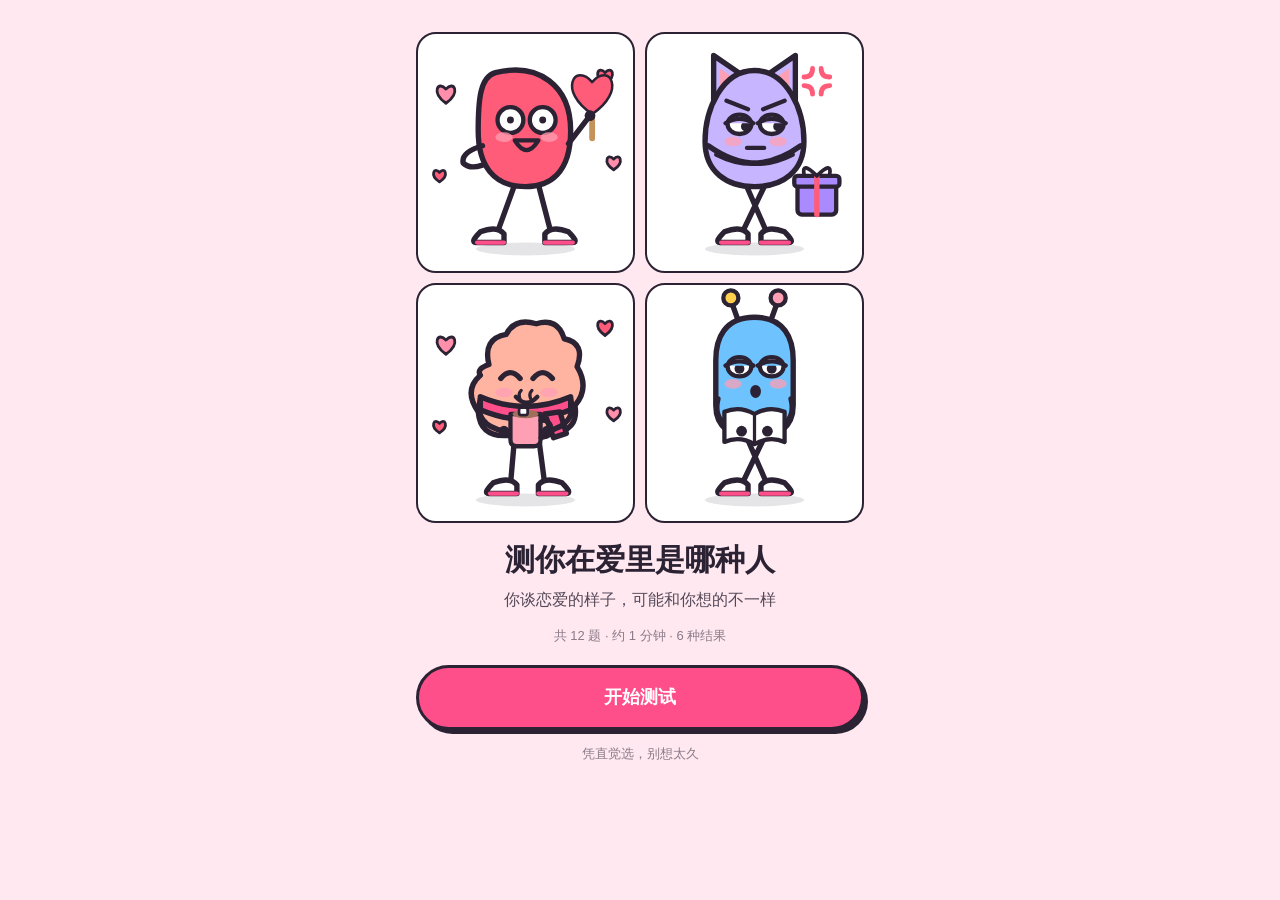
==== t/h9ve/index.html @ b3a1883a "publish" ====
<!doctype html>
<html lang="zh-CN">
<head>
<meta charset="utf-8">
<meta name="viewport" content="width=device-width,initial-scale=1,maximum-scale=1">
<meta name="robots" content="noindex,nofollow">
<title>测试</title>
<link rel="stylesheet" href="../../engine/quiz.css">
</head>
<body>
<div id="app"></div>
<script src="../../engine/chars.js"></script>
<script src="../../engine/quiz.js"></script>
<script src="data.js"></script>
<script src="results.js"></script>
<script>QuizEngine.mount(document.getElementById('app'), window.QUIZ);</script>
</body>
</html>
---- engine/quiz.css ----
:root { --bg: #e8f0ff; --accent: #5b7cfa; --ink: #2b2233; --card: #ffffff; }
* { box-sizing: border-box; -webkit-tap-highlight-color: transparent; }
html, body { margin: 0; background: var(--bg); color: var(--ink); }
body {
  font-family: -apple-system, BlinkMacSystemFont, "PingFang SC", "Hiragino Sans GB", "Microsoft YaHei", sans-serif;
  line-height: 1.6; touch-action: manipulation; overflow-x: hidden;
}
#app { max-width: 480px; margin: 0 auto; padding: 20px 16px 40px; min-height: 100vh; }
.screen { animation: in .3s ease; }
@keyframes in { from { opacity: 0; transform: translateY(8px); } to { opacity: 1; transform: none; } }
button { font: inherit; color: inherit; cursor: pointer; border: 0; }

.btn {
  display: block; width: 100%; padding: 15px; margin-top: 18px; border-radius: 999px;
  background: var(--accent); color: #fff; font-size: 18px; font-weight: 700;
  box-shadow: 0 6px 0 rgba(0,0,0,.12);
}
.btn:active { transform: translateY(3px); box-shadow: 0 3px 0 rgba(0,0,0,.12); }
.btn.ghost { background: transparent; color: var(--accent); border: 2px solid var(--accent); box-shadow: none; }
.foot { text-align: center; font-size: 13px; opacity: .55; margin: 14px 0 0; }

/* cover */
.cover { text-align: center; padding-top: 12px; }
.cover-row { display: grid; grid-template-columns: repeat(2, 1fr); gap: 10px; margin-bottom: 18px; }
.cover-ip { background: var(--card); border-radius: 20px; border: 2px solid var(--ink); }
.cover-ip svg, .card-ip svg, .match-ip svg { display: block; width: 100%; height: auto; }
.cover-title { font-size: 30px; line-height: 1.25; margin: 0 0 8px; word-break: break-word; }
.cover-sub { margin: 0; font-size: 16px; opacity: .8; }
.cover-meta { margin: 14px 0 0; font-size: 13px; opacity: .55; }

/* question */
.bar { height: 8px; border-radius: 99px; background: rgba(0,0,0,.08); overflow: hidden; margin-top: 8px; }
.bar-fill { height: 100%; background: var(--accent); border-radius: 99px; transition: width .3s; }
.ask-n { font-size: 13px; opacity: .55; margin: 10px 0 0; }
.ask-q { font-size: 22px; line-height: 1.45; margin: 8px 0 22px; word-break: break-word; }
.opt {
  display: block; width: 100%; text-align: left; padding: 15px 18px; margin-bottom: 12px;
  background: var(--card); border-radius: 16px; font-size: 16px; line-height: 1.5;
  border: 2px solid transparent; box-shadow: 0 2px 0 rgba(0,0,0,.06);
}
.opt.picked { border-color: var(--accent); background: var(--accent); color: #fff; }

/* loading */
.loading { text-align: center; padding-top: 30vh; opacity: .8; }
.spin { width: 42px; height: 42px; margin: 0 auto 14px; border-radius: 50%;
  border: 4px solid rgba(0,0,0,.1); border-top-color: var(--accent); animation: sp .8s linear infinite; }
@keyframes sp { to { transform: rotate(360deg); } }

/* result */
.card { background: var(--card); border-radius: 26px; padding: 18px 18px 22px; text-align: center;
  border: 3px solid var(--ink); box-shadow: 6px 6px 0 var(--ink); }
.card-from { margin: 0; font-size: 13px; opacity: .5; }
.card-ip { width: 74%; margin: 4px auto 0; background: var(--bg); border-radius: 24px; }
.card-you { margin: 6px 0 0; font-size: 15px; opacity: .6; }
.card-name { margin: 0; font-size: 36px; line-height: 1.2; color: var(--accent); word-break: break-word; }
.tags { margin: 12px 0 4px; display: flex; flex-wrap: wrap; justify-content: center; gap: 8px; }
.tags span { font-size: 13px; padding: 4px 12px; border-radius: 99px; background: var(--bg); font-weight: 600; }
.card-desc { text-align: left; font-size: 15px; margin: 14px 0 0; }
.gb { display: grid; grid-template-columns: 1fr 1fr; gap: 10px; margin-top: 14px; text-align: left; }
.gb-box { background: var(--bg); border-radius: 14px; padding: 10px 12px; font-size: 13px; }
.gb-box b { color: var(--accent); }
.gb-box p { margin: 4px 0 0; }
.quote { margin: 16px 0 0; font-weight: 700; font-size: 16px; }

.card-tag { margin: 6px 0 0; font-size: 15px; font-weight: 700; }
.tags span { border: 2px solid var(--ink); }
.stats { margin: 14px 0 0; text-align: left; }
.stat { display: grid; grid-template-columns: 5.5em 1fr 3em; align-items: center; gap: 8px; font-size: 13px; margin-top: 6px; }
.stat i { height: 12px; border-radius: 99px; background: var(--bg); border: 2px solid var(--ink); overflow: hidden; }
.stat em { display: block; height: 100%; background: var(--accent); }
.stat b { text-align: right; }
.match { display: flex; align-items: center; gap: 12px; margin-top: 16px; padding: 10px 12px; border-radius: 18px; background: var(--bg); text-align: left; }
.match-ip { width: 72px; flex: none; }
.match-txt { margin: 0; display: flex; flex-direction: column; }
.match-txt span { font-size: 12px; opacity: .6; }
.match-txt b { font-size: 18px; color: var(--accent); }
.match-txt small { font-size: 12px; opacity: .6; }
.btn { border: 3px solid var(--ink); box-shadow: 4px 4px 0 var(--ink); }
.btn:active { transform: translate(3px, 3px); box-shadow: 1px 1px 0 var(--ink); }
.opt { border: 2px solid var(--ink); }

/* 形象动画 */
.ch { transform-box: view-box; transform-origin: 100px 200px; }
.ch-bounce { animation: chb 1.1s ease-in-out infinite; }
.ch-sway { animation: chs 2.4s ease-in-out infinite; }
.ch-shake { animation: chk .3s linear infinite; }
.ch-float { animation: chf 3s ease-in-out infinite; }
.ch-wobble { animation: chw 1.6s ease-in-out infinite; }
.ch-jelly { animation: chj 1.3s ease-in-out infinite; }
@keyframes chb { 0%,100% { transform: translateY(0) scale(1,1); } 40% { transform: translateY(-8px) scale(.97,1.03); } 60% { transform: translateY(0) scale(1.04,.96); } }
@keyframes chs { 0%,100% { transform: rotate(-4deg); } 50% { transform: rotate(4deg); } }
@keyframes chk { 0%,100% { transform: translate(0,0); } 25% { transform: translate(-1.5px,1px); } 50% { transform: translate(1.5px,-1px); } 75% { transform: translate(-1px,-1px); } }
@keyframes chf { 0%,100% { transform: translateY(0); } 50% { transform: translateY(-6px); } }
@keyframes chw { 0%,100% { transform: skewX(0); } 25% { transform: skewX(-5deg); } 75% { transform: skewX(5deg); } }
@keyframes chj { 0%,100% { transform: scale(1,1); } 30% { transform: scale(1.06,.94); } 50% { transform: scale(.95,1.05); } 70% { transform: scale(1.02,.98); } }
@media (prefers-reduced-motion: reduce) { .ch { animation: none !important; } }
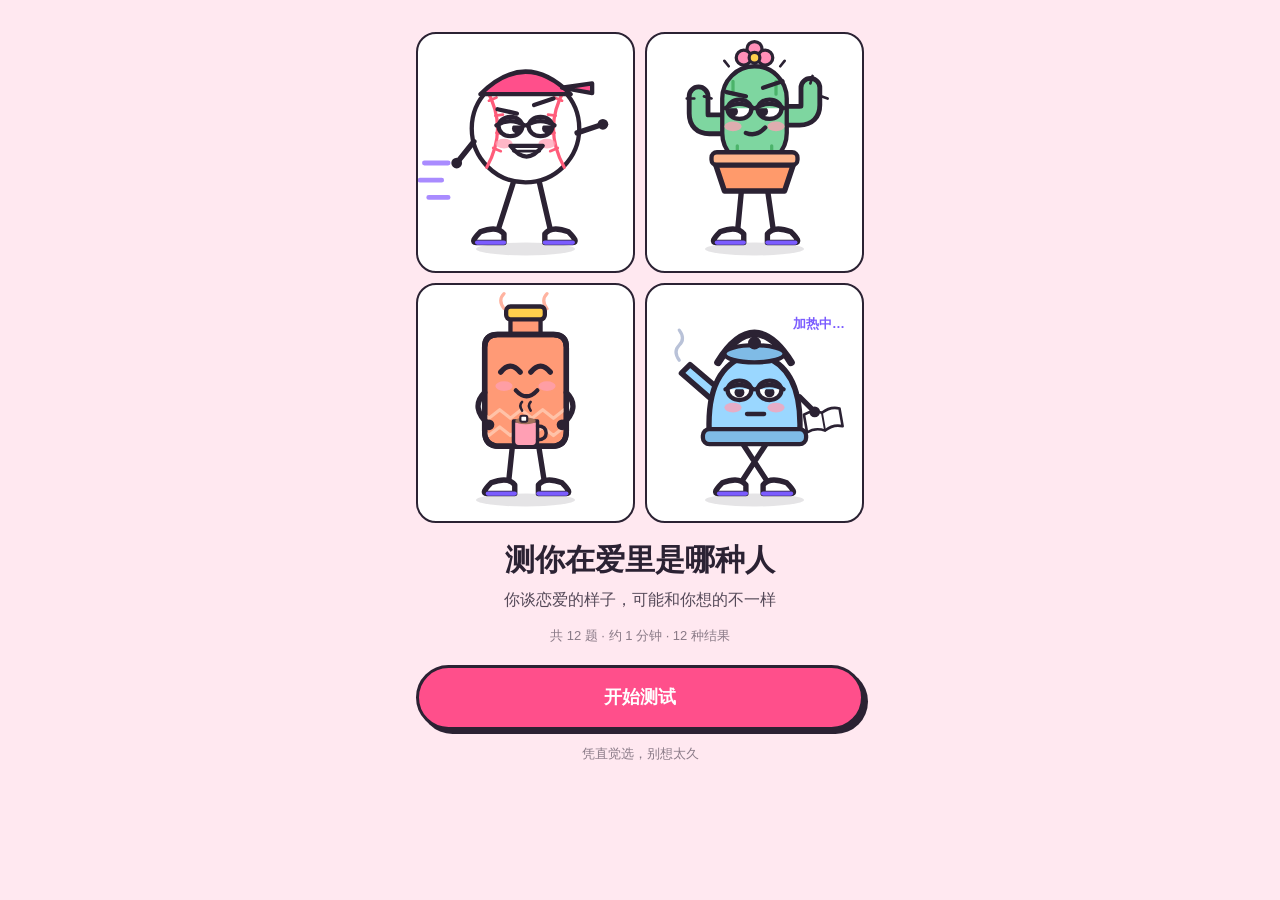
==== commit f0598794: "12 results, 6 options, new characters" ====
--- a/t/h9ve/index.html
+++ b/t/h9ve/index.html
@@ -12,7 +12,7 @@
 <script src="../../engine/chars.js"></script>
 <script src="../../engine/quiz.js"></script>
 <script src="data.js"></script>
-<script src="results.js"></script>
+<script src="results.js"></script><script src="art.js"></script>
 <script>QuizEngine.mount(document.getElementById('app'), window.QUIZ);</script>
 </body>
 </html>
--- a/engine/quiz.css
+++ b/engine/quiz.css
@@ -34,8 +34,8 @@
 .ask-n { font-size: 13px; opacity: .55; margin: 10px 0 0; }
 .ask-q { font-size: 22px; line-height: 1.45; margin: 8px 0 22px; word-break: break-word; }
 .opt {
-  display: block; width: 100%; text-align: left; padding: 15px 18px; margin-bottom: 12px;
-  background: var(--card); border-radius: 16px; font-size: 16px; line-height: 1.5;
+  display: block; width: 100%; text-align: left; padding: 12px 16px; margin-bottom: 10px;
+  background: var(--card); border-radius: 16px; font-size: 15px; line-height: 1.45;
   border: 2px solid transparent; box-shadow: 0 2px 0 rgba(0,0,0,.06);
 }
 .opt.picked { border-color: var(--accent); background: var(--accent); color: #fff; }
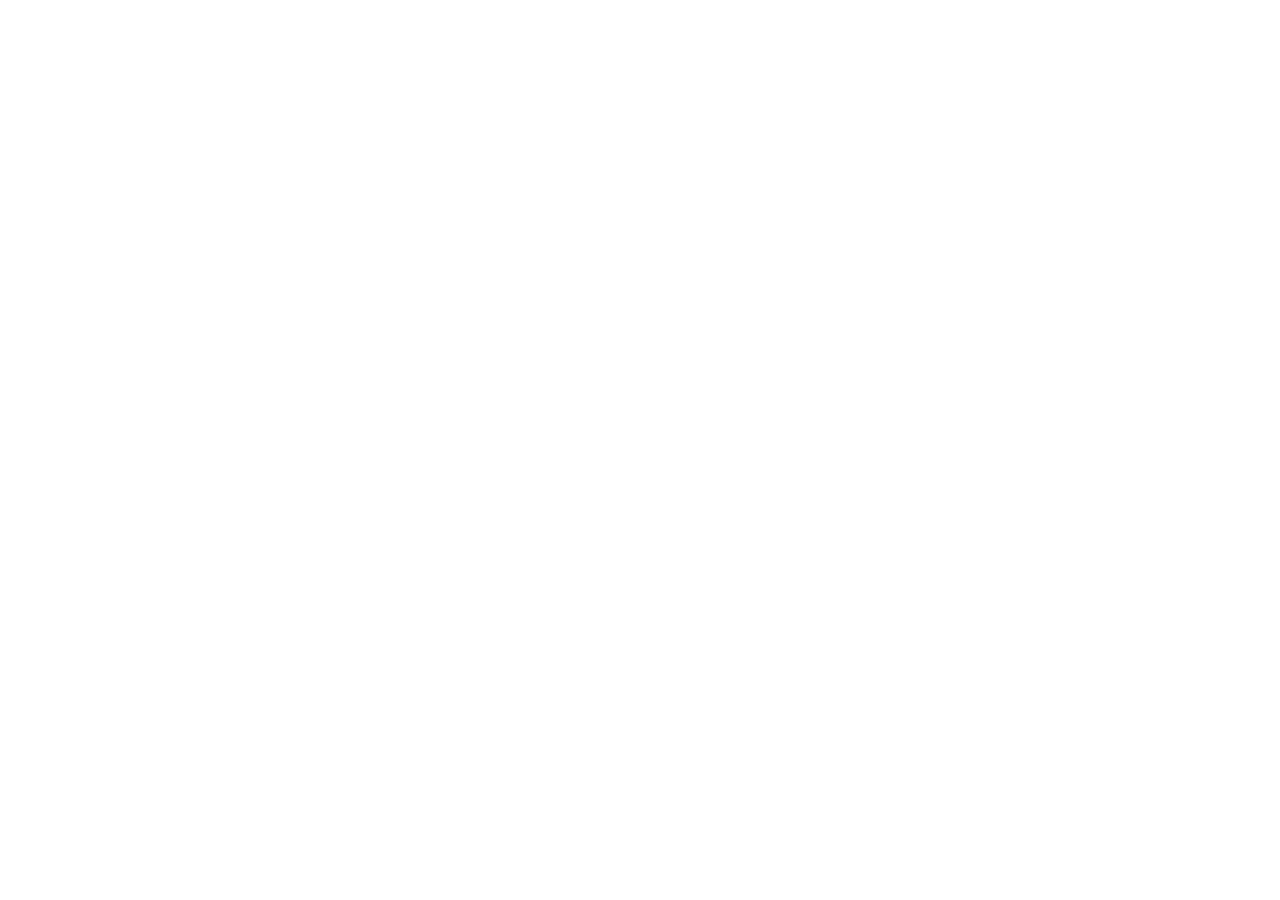
==== commit 959578eb: "Move tests to ce.ytsuperstore.cn; old links redirect" ====
--- a/t/h9ve/index.html
+++ b/t/h9ve/index.html
@@ -1,18 +1,8 @@
 <!doctype html>
-<html lang="zh-CN">
-<head>
-<meta charset="utf-8">
-<meta name="viewport" content="width=device-width,initial-scale=1,maximum-scale=1">
+<html lang="zh-CN"><head><meta charset="utf-8">
+<meta name="viewport" content="width=device-width,initial-scale=1">
 <meta name="robots" content="noindex,nofollow">
-<title>测试</title>
-<link rel="stylesheet" href="../../engine/quiz.css">
-</head>
-<body>
-<div id="app"></div>
-<script src="../../engine/chars.js"></script>
-<script src="../../engine/quiz.js"></script>
-<script src="data.js"></script>
-<script src="results.js"></script><script src="art.js"></script>
-<script>QuizEngine.mount(document.getElementById('app'), window.QUIZ);</script>
-</body>
-</html>
+<meta http-equiv="refresh" content="0;url=https://ce.ytsuperstore.cn/t/h9ve/">
+<title>测试已搬家</title>
+<script>location.replace('https://ce.ytsuperstore.cn/t/h9ve/');</script>
+</head><body style="font-family:sans-serif;text-align:center;padding-top:30vh">测试已搬到新地址，<a href="https://ce.ytsuperstore.cn/t/h9ve/">点这里打开</a></body></html>
